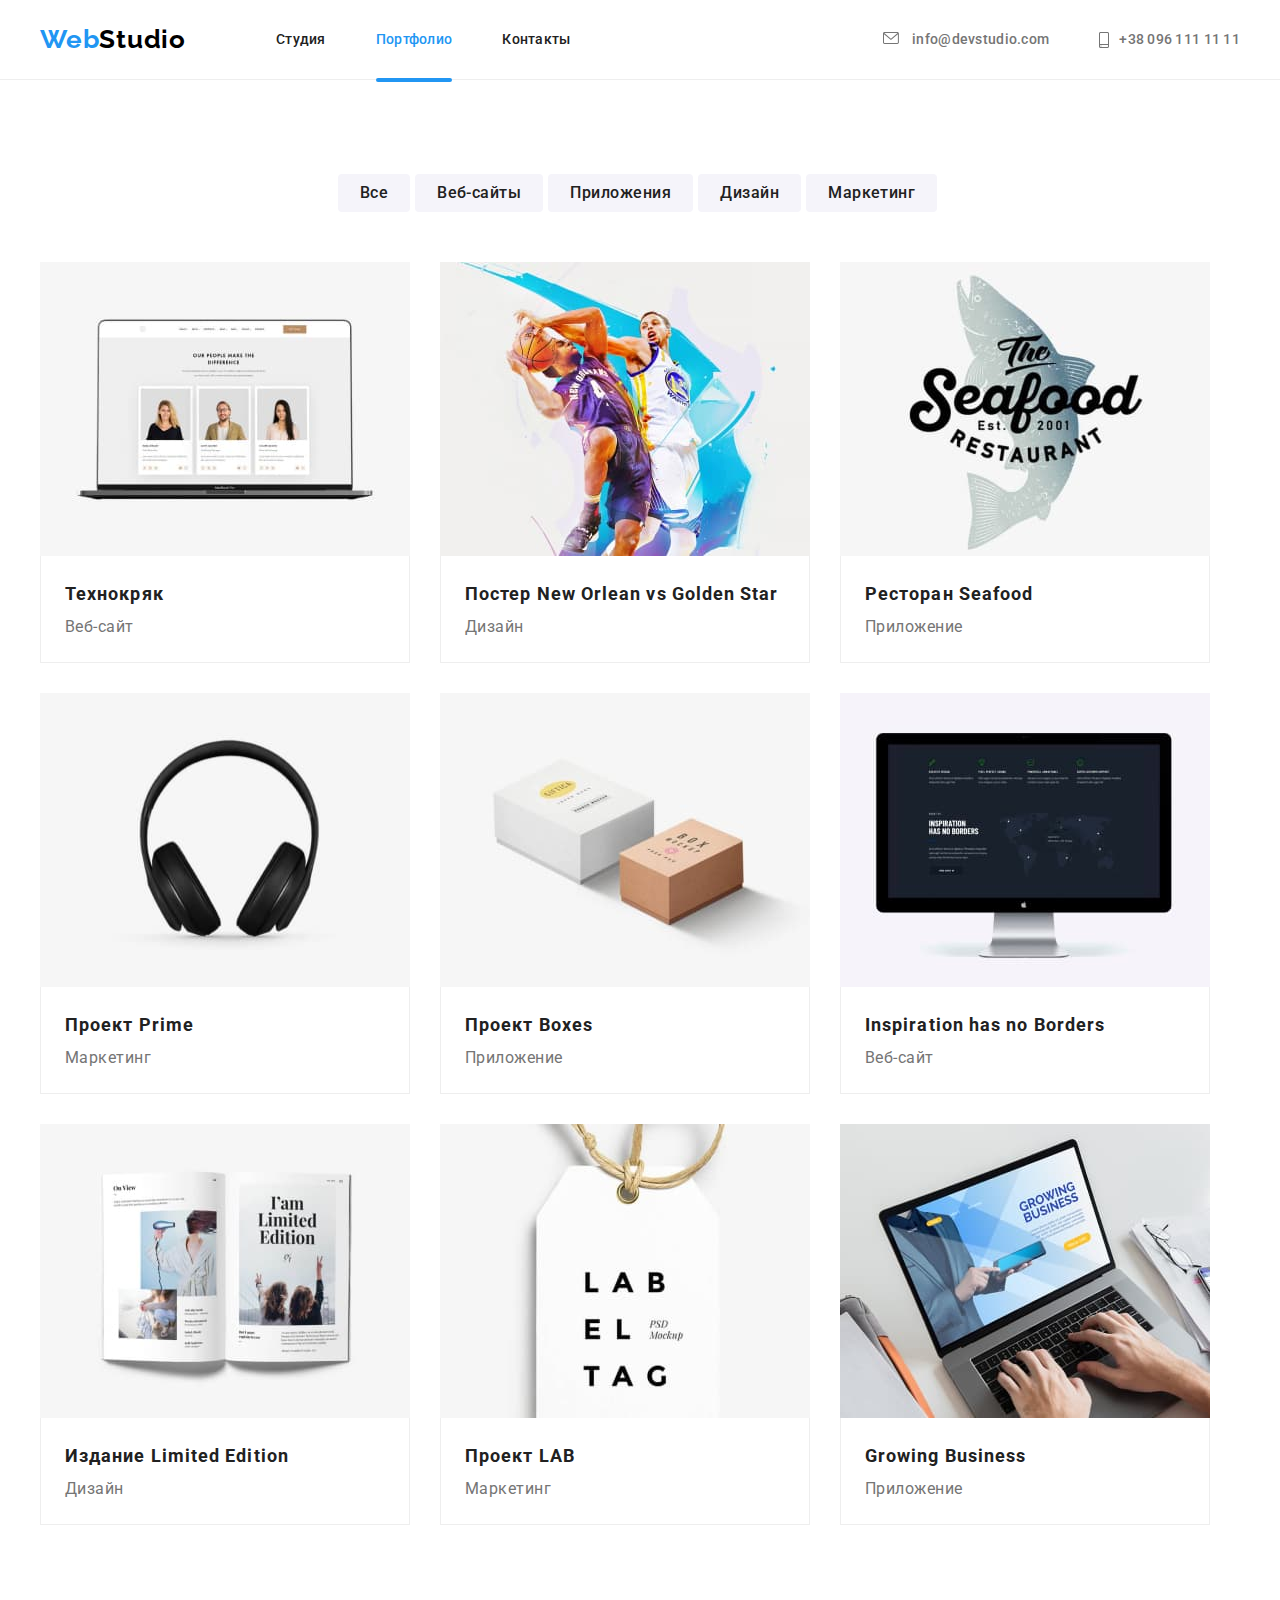
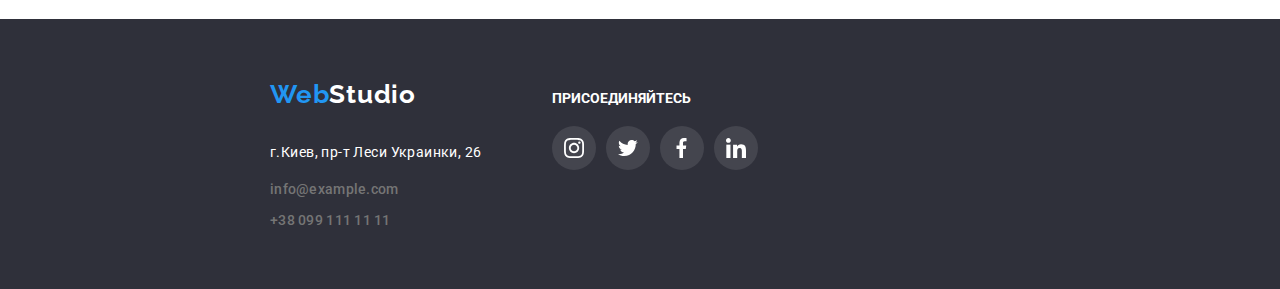
==== portfolio.html @ bf775b37 "hw-06" ====
<!DOCTYPE html>
<html lang="ru">

<head>
    <meta charset="UTF-8">
    <meta http-equiv="X-UA-Compatible" content="IE=edge">
    <meta name="viewport" content="width=device-width, initial-scale=1.0">
    <title>Portfolio</title>
    <link rel="preconnect" href="https://fonts.gstatic.com">
    <link href="https://fonts.googleapis.com/css2?family=Raleway:wght@700&family=Roboto:wght@400;500;700&display=swap"
        rel="stylesheet">
    <link rel="stylesheet" href="https://cdnjs.cloudflare.com/ajax/libs/modern-normalize/1.1.0/modern-normalize.min.css"
        integrity="sha512-wpPYUAdjBVSE4KJnH1VR1HeZfpl1ub8YT/NKx4PuQ5NmX2tKuGu6U/JRp5y+Y8XG2tV+wKQpNHVUX03MfMFn9Q=="
        crossorigin="anonymous" referrerpolicy="no-referrer" />
    <link rel="stylesheet" href="./css/styles.css">

</head>

<body>
    <!--HEADER-->
    <header class="page-header">
        <div class="container header-container">
            <nav class="navigation">
                <a class="logo link" href="./">Web<span class="logo-header-part-2">Studio</span>
                </a>

                <ul class="menu-list list">
                    <li class="menu-item">
                        <a class="menu-link link" href="./index.html">Студия</a>
                    </li>

                    <li class="menu-item">
                        <a class="menu-link current link" href="./">Портфолио</a>
                    </li>

                    <li class="menu-item">
                        <a class="menu-link link" href="./">Контакты</a>
                    </li>
                </ul>
            </nav>


            <ul class="menu-list list">
                <li class="menu-item">
                    <a class="mail-link link" href="mailto:info@devstudio.com">
                        <svg class="mail-link-svg" width=16px height=12px>
                            <use href="./images/sprite.svg#icon-hr-envelope">
                            </use>
                        </svg> info@devstudio.com
                    </a>
                </li>

                <li class="menu-item">
                    <a class="tel-link link" href="tel:+380961111111">
                        <svg class="tel-link-svg" width=10px height=16px>
                            <use href="./images/sprite.svg#icon-hr-smartphone">
                            </use>
                        </svg>+38 096 111 11 11
                    </a>
                </li>
            </ul>
        </div>
    </header>

    <main>

        <section class="portfolio">
            <div class="container">
                <h1 hidden>Portfolio</h1>
                <div class="portfolio-buttons">
                    <ul class="portfolio-buttons-all list">
                        <li>
                            <button class="porfolio-buttons-item" type="button">Все
                            </button>
                        </li>

                        <li>
                            <button class="porfolio-buttons-item" type="button">Веб-сайты
                            </button>
                        </li>

                        <li>
                            <button class="porfolio-buttons-item" type="button">Приложения
                            </button>
                        </li>

                        <li>
                            <button class="porfolio-buttons-item" type="button">Дизайн
                            </button>
                        </li>

                        <li>
                            <button class="porfolio-buttons-item" type="button">Маркетинг
                            </button>
                        </li>

                    </ul>
                </div>

                <div class="portfolio-projects">
                    <ul class="portfolio-projects-all list">
                        <li class="portfolio-projects-item">
                            <a href="#" class="portfolio-projects-link link">
                                <div class="portfolio-projects-img-wrapper">
                                    <img src="./images/portfolio-1.jpg" alt="Веб-сайт Технокряк (фото троих учасников команды отображается на экране 
                                    планшета)" width="370" height="294">
                                    <p class="overlay">Научно-технологический комплекс, охватывающий все процессы от
                                        фундаментальных научных исследований, опытного производства
                                        до реализации.
                                    </p>
                                </div>
                                <div class="portfolio-text">
                                    <h2 class="portfolio-name">Технокряк</h2>
                                    <p class="portfolio-type">Веб-сайт</p>
                                </div>
                            </a>
                        </li>

                        <li class="portfolio-projects-item">
                            <a href="#" class="portfolio-projects-link link">
                                <div class="portfolio-projects-img-wrapper">
                                    <img src="./images/portfolio-2.jpg" alt="Постер New Orlean vs Golden Star - 
                                    два игрока играют в баскетбол" width="370" height="294">
                                    <p class="overlay">The Golden State Warriors swept the New Orleans Pelicans in the
                                        first round of the playoffs, defeated Memphis Grizzlies in six games
                                        in the second round, and dispatched Houston Rockets in five games
                                        in the Western Conference Finals. The Warriors advanced to their
                                        first NBA Finals since 1975.
                                    </p>
                                </div>
                                <div class="portfolio-text">
                                    <h2 class="portfolio-name">Постер New Orlean vs Golden Star</h2>
                                    <p class="portfolio-type">Дизайн</p>
                                </div>
                            </a>
                        </li>

                        <li class="portfolio-projects-item">
                            <a href="#" class="portfolio-projects-link link">
                                <div class="portfolio-projects-img-wrapper">
                                    <img src="./images/portfolio-3.jpg" alt="Логотип ресторана Seafood - рыба с надписью названия 
                                    ресторана" width="370" height="294">
                                    <p class="overlay"> Welcome to Egersund Seafood.
                                        Egersund Group is one of the largest fish companies in
                                        Norway. We work since 1921, and the first delivery of fish to
                                        Ukraine took place in 1996.
                                    </p>
                                </div>
                                <div class="portfolio-text">
                                    <h2 class="portfolio-name">Ресторан Seafood</h2>
                                    <p class="portfolio-type">Приложение</p>
                                </div>
                            </a>
                        </li>

                        <li class="portfolio-projects-item">
                            <a href="#" class="portfolio-projects-link link">
                                <div class="portfolio-projects-img-wrapper">
                                    <img src="./images/portfolio-4.jpg" alt="Черные наушники" width="370" height="294">
                                    <p class="overlay">The word prime can be used to describe something
                                        as the most important or most relevant among other similar things,
                                        like a prime example or a prime suspect.
                                    </p>
                                </div>
                                <div class="portfolio-text">
                                    <h2 class="portfolio-name">Проект Prime</h2>
                                    <p class="portfolio-type">Маркетинг</p>
                                </div>
                            </a>
                        </li>

                        <li class="portfolio-projects-item">
                            <a href="#" class="portfolio-projects-link link">
                                <div class="portfolio-projects-img-wrapper">
                                    <img src="./images/portfolio-5.jpg" alt="Две коробки с надписями" width="370"
                                        height="294">
                                    <p class="overlay"> A box (plural: boxes) is a type of container or rectangular
                                        prism used for the storage or transportation of its contents.
                                        The size of a box may vary, from the very smallest (such as a matchbox) to
                                        the size of a large appliance, and can be used for a variety of purposes
                                        ranging from the functional to the decorative.
                                        Boxes may be made of a variety of typically durable materials, such as wood
                                        and metal, though common non-durable materials include corrugated fiberboard
                                        and paperboard. Corrugated metal boxes are commonly used as shipping containers.
                                        Boxes made of cardboard can be degraded and therefore are not bad for the
                                        environment.
                                    </p>
                                </div>
                                <div class="portfolio-text">
                                    <h2 class="portfolio-name">Проект Boxes</h2>
                                    <p class="portfolio-type">Приложение</p>
                                </div>
                            </a>
                        </li>

                        <li class="portfolio-projects-item">
                            <a href="#" class="portfolio-projects-link link">
                                <div class="portfolio-projects-img-wrapper">
                                    <img src="./images/portfolio-6.jpg" alt="Страница сайта Inspiration has no Borders
                                        на макбуке" width="370" height="294">
                                    <p class="overlay">Inspiration (noun) - someone or something that gives you ideas
                                        for
                                        doing something. She has been an inspiration to us all (= a good example for
                                        all).

                                    </p>
                                </div>
                                <div class=" portfolio-text">
                                    <h2 class="portfolio-name">Inspiration has no Borders</h2>
                                    <p class="portfolio-type">Веб-сайт</p>
                                </div>
                            </a>
                        </li>

                        <li class="portfolio-projects-item">
                            <a href="#" class="portfolio-projects-link link">
                                <div class="portfolio-projects-img-wrapper">
                                    <img src="./images/portfolio-7.jpg" alt="Разворот журнала с надписью 
                                        I'm Limited Edition" width="370" height="294">
                                    <p class="overlay">Limited edition — ограниченная серия,
                                        лимитированная серия (limited series). Лимитированное издание, ограниченное
                                        издание, лимитированный тираж, ограниченный выпуск, ограниченный тираж (limited
                                        circulation)
                                    </p>
                                </div>
                                <div class="portfolio-text">
                                    <h2 class="portfolio-name">Издание Limited Edition</h2>
                                    <p class="portfolio-type">Дизайн</p>
                                </div>
                            </a>
                        </li>

                        <li class="portfolio-projects-item">
                            <a href="#" class="portfolio-projects-link link">
                                <div class="portfolio-projects-img-wrapper">
                                    <img src="./images/portfolio-8.jpg" alt="Ярлык крупным планом з надписью 
                                        LAB EL TAG" width="370" height="294">
                                    <p class="overlay">LAB — аббревиатура названия двух разных (хотя и похожих) цветовых
                                        пространств. Более известным и распространенным
                                        является CIELAB (точнее, CIE 1976 L*a*b*), другим — Hunter Lab (точнее, Hunter
                                        L, a,
                                        b). Таким образом, Lab — это
                                        неформальная аббревиатура, не определяющая цветовое пространство однозначно.
                                        Чаще
                                        всего, говоря о пространстве Lab,
                                        подразумевают CIELAB.
                                    </p>
                                </div>
                                <div class="portfolio-text">
                                    <h2 class="portfolio-name">Проект LAB</h2>
                                    <p class="portfolio-type">Маркетинг</p>
                                </div>
                            </a>
                        </li>

                        <li class="portfolio-projects-item">
                            <a href="#" class="portfolio-projects-link link">
                                <div class="portfolio-projects-img-wrapper">
                                    <img src="./images/portfolio-9.jpg" alt="Набор текста на клавиатуре ноутбука, на экране - страница сайта 
                                        Growing Business" width="370" height="294">
                                    <p class="overlay"> 8 ways to grow your business
                                        Generating new business by growing your customer base is important to your
                                        business
                                        success. However, it can sometimes be very challenging.
                                        Here are some practical tips to help you grow your customer base.<br />
                                        1. Get to know your customers<br />
                                        2. Offer great customer service<br />
                                        3. Nurture existing customers and look for new opportunities<br />
                                        4. Use social <br />
                                        5. Attend networking events<br />
                                        6. Host events<br />
                                        7. Give back to your community<br />
                                        8. Measure what works and refine your approach as you go
                                    </p>
                                </div>
                                <div class="portfolio-text">
                                    <h2 class="portfolio-name">Growing Business</h2>
                                    <p class="portfolio-type">Приложение</p>
                                </div>
                            </a>
                        </li>
                    </ul>
                </div>
            </div>
        </section>

        </section>

    </main>

    <!--FOOTER-->
    <footer class="page-footer">
        <div class="footer">
            <div class="footer-container">
                <a class="logo-footer link" href="./index.html">Web<span class="logo-footer-part-2">Studio</span>
                </a>
                <address>
                    <ul class="menu-footer list">
                        <li class="menu-footer-item">
                            <a class="address-link link" href="https://goo.gl/maps/Fgwvw3FV3BkWmxrF7" target="blank"
                                rel="noopener noreferrer">
                                г.Киев, пр-т Леси Украинки, 26
                            </a>
                        </li>

                        <li class="menu-footer-item">
                            <a class="mail-link link" href="mailto:info@example.com">info@example.com
                            </a>
                        </li>

                        <li class="menu-footer-item">
                            <a class="tel-link link" href="tel:+380991111111">+38 099 111 11 11
                            </a>
                        </li>

                    </ul>
                </address>
            </div>

            <div class="footer-social">
                <h2 class="footer-social-list-title">Присоединяйтесь</h2>
                <ul class="footer-social-list list">
                    <li class="footer-social-list-item">
                        <a href="" class="footer-social-list-icon">
                            <svg class="footer-icon" width="20px" height="20px">
                                <use href="./images/sprite.svg#icon-instagram">
                                </use>
                            </svg>
                        </a>
                    </li>
                    <li class="footer-social-list-item">
                        <a href="" class="footer-social-list-icon">
                            <svg class="footer-icon" width="20px" height="20px">
                                <use href="./images/sprite.svg#icon-twitter">
                                </use>
                            </svg>
                        </a>
                    </li>
                    <li class="footer-social-list-item">
                        <a href="" class="footer-social-list-icon">
                            <svg class="footer-icon" width="20px" height="20px">
                                <use href="./images/sprite.svg#icon-facebook">
                                </use>
                            </svg>
                        </a>
                    </li>
                    <li class="footer-social-list-item">
                        <a href="" class="footer-social-list-icon">
                            <svg class="footer-icon" width="20px" height="20px">
                                <use href="./images/sprite.svg#icon-linkedin">
                                </use>
                            </svg>
                        </a>
                    </li>
                </ul>
            </div>
        </div>

    </footer>


</body>

</html>
---- css/styles.css ----
:root {
  --main-font: "Roboto", sans-serif;
  --secondary-font: "Raleway", sans-serif;
  --accent-color: #2196F3; 
  --main-text-color: #212121;
  --secondary-text-color: #757575;
  --accent-text-color: #ffffff;
  --background-color: #2F303A;
  --secondary-background-color: #F5F4FA;
}

h1,
h2,
h3,
h4,
h5,
h6,
p {
margin-top: 0;
margin-bottom: 0;
}

ul,
ol {
margin-top: 0;
margin-bottom: 0;
padding-left: 0;
}

img {
display: block;
max-width: 100%;
}

.list{
list-style: none;
}
.link{
text-decoration: none;
}


.container {
width: 1200px;
margin: 0 auto;
padding-left: 15px;
padding-right: 15px;
}

/*=========== HEADER =========*/
body {
font-family: var(--main-font);
margin: 0;
}
.page-header{
padding-top: 24px;
padding-bottom: 24px;
border-bottom: 1px solid #EEEEEE;
}
.header-container{
display: flex;
align-items: center;
}
.navigation{
display: flex;
align-items: center;
}
.logo{
font-family: var(--secondary-font);
font-weight: bold;
font-size: 26px;
line-height: 1.2;
letter-spacing: 0.03em;
color: var(--accent-color);
margin-right: 90px;

animation-duration: 1000ms;
}
.logo-header-part-2{
color: #000000;
}
.menu-link{
font-family: var(--main-font);
font-weight: 500;
font-size: 14px;
line-height: 1.14;
letter-spacing: 0.02em;
color: var(--main-text-color);
transition: color 250ms;
transition-timing-function: cubic-bezier(0.4, 0, 0.2, 1);
}
.menu-link.current {
color: var(--accent-color);
position: relative;
}
.menu-link.current::after{
display: block;
content: "";
width: 100%;
height: 4px;
background-color: var(--accent-color);
border-radius: 2px;
position: absolute;
bottom: -34px;
cursor: pointer;
}
.menu-link:hover,
.menu-link:focus {
color: var(--accent-color);
}
.menu-link{
display: flex;
align-items: center;
}

.menu-list{
display: flex;
align-items: center;
margin-left: auto;
} 
.menu-item:not(:last-child){
margin-right: 50px;
}
.menu-item{
display: flex;
align-items: center;
}
.mail-link{
font-family: var(--main-font);
font-weight: 500;
font-size: 14px;
line-height: 1.14;
letter-spacing: 0.02em;
color: var(--secondary-text-color);
transition: color 250ms;
transition-timing-function: cubic-bezier(0.4, 0, 0.2, 1);

}
.mail-link:hover,
.mail-link:focus{
color: var(--accent-color);
}
.tel-link{
font-family: var(--main-font);
font-weight: 500;
font-size: 14px;
line-height: 1.14;
letter-spacing: 0.02em;
color: var(--secondary-text-color);
text-align: center;
display: flex;
transition: color 250ms;
transition-timing-function: cubic-bezier(0.4, 0, 0.2, 1);
}
}
.tel-link:hover,
.tel-link:focus{
color: var(--accent-color);
}
.mail-link-svg:hover,
.mail-link-svg:focus,
.tel-link-svg:hover,
.tel-link-svg:focus{
fill: var(--accent-color);
}
.mail-link-svg{

fill: currentColor;
margin-right: 10px;
}
.tel-link-svg{
padding: 0;
border: 0;
fill: currentColor;
margin-right: 10px;
}
/*=========== END HEADER =========*/



/*=========== HERO =========*/
.hero{
background-color: #212121;
background-image: linear-gradient(
  rgba(47, 48, 58, 0.4),
  rgba(47, 48, 58, 0.4)
  ), 
  url("../images/hero-bg.jpg");

background-size: cover;
text-align: center;
padding-top: 200px;
padding-bottom: 200px;
max-width: 2000px;
margin: auto
}
.hero-title{
width: 696px;
margin: 0 auto;
margin-bottom: 42px;
font-weight: 900;
font-size: 44px;
line-height: 1.36;
text-align: center;
letter-spacing: 0.06em;
text-transform: uppercase;
color: var(--accent-text-color);
}
.modal-btn{
background-color: var(--accent-color);
font-family: var(--main-font);
font-weight: bold;
font-size: 16px;
line-height: 1.88;
letter-spacing: 0.06em;
color: var(--accent-text-color);
cursor: pointer;
width: 200px;
padding: 12px 0;
border: none;
border-radius: 6px;
filter: drop-shadow(0px 4px 4px rgba(0, 0, 0, 0.25));

animation-duration: 1000ms;
}
/*=========== END HERO =========*/



/*=========== FEATURES =========*/
.our-features{
padding-top: 94px;
padding-bottom: 94px;
margin: auto;
} 
.our-features-all{
display: flex;
}
.our-features-item{
display: list-item;
}
.our-features-item:not(:last-child){
margin-right: 30px;
}
.our-features-title{
font-family: var(--main-font);
font-weight: bold;
font-size: 14px;
line-height: 1.14;
letter-spacing: 0.03em;
text-transform: uppercase;
color: var(--main-text-color);
margin-bottom: 20px;
}
.our-features-description{
font-family: var(--main-font);
font-size: 14px;
line-height: 1.72;
letter-spacing: 0.03em;
color: var(--secondary-text-color);
flex-basis: calc((100% - 120px) / 4);
}
.our-features-container{
display: flex;
align-items: center;
justify-content: center;
height: 120px;
width: 270px;
text-align: center;
margin-bottom: 30px;
background-color: var(--secondary-background-color);
}
.our-features-svg{
  width: 70px;
  height: 70px;
}
/*=========== END FEATURES =========*/


/*=========== WHAT WE DO =========*/
.what-we-do-container{
padding-bottom: 94px;
margin:auto;
position: relative;
}
.what-we-do-all{
display: flex;
flex-wrap: wrap;
justify-content: space-between;
}
.what-we-do-title{
font-family: var(--main-font);
font-weight: bold;
font-size: 36px;
line-height: 1.67;
text-align: center;
letter-spacing: 0.03em;
color: var(--main-text-color);
margin-bottom: 56px;
}
.what-we-do-item{
position: relative;
}
.what-we-do-description{
position: absolute;
bottom: 0px;
width: 100%;
height: 70px;
display: flex;
align-items: center;
justify-content: center;

font-family: var(--main-font);
font-style: normal;
font-weight: bold;
font-size: 14px;
line-height: 16px;
text-align: center;
letter-spacing: 0.03em;
text-transform: uppercase;
color: var(--accent-text-color);
background: rgba(47, 48, 58, 0.8);
}
/*=========== END WHAT WE DO =========*/


/*=========== TEAM =========*/
.our-team-container{
background-color: var(--secondary-background-color);
text-align: center;
padding-top: 94px;
padding-bottom: 94px;
margin: auto;
}
.our-team-all{
display: flex;
}
.our-team-item:not(:last-child){
margin-right: 30px;
}
.our-team-title{
font-family: var(--main-font);
font-weight: bold;
font-size: 36px;
line-height: 1.67;
text-align: center;
letter-spacing: 0.03em;
color: var(--main-text-color);
margin-bottom: 56px;
}
.our-team-name{
font-family: var(--main-font);
font-weight: 500;
font-size: 16px;
line-height: 1.18;
letter-spacing: 0.03em;
color: var(--main-text-color);
margin-top: 30px;
margin-bottom: 15px;
}
.our-team-position{
font-family: var(--main-font);
font-weight: normal;
font-size: 16px;
line-height: 1.18;
letter-spacing: 0.03em;
color: var(--secondary-text-color);
margin-bottom: 20px;
}

.our-team-card{
background-color: #ffffff;
box-shadow: 0px 1px 3px rgba(0, 0, 0, 0.12), 0px 1px 1px rgba(0, 0, 0, 0.14), 0px 2px 1px rgba(0, 0, 0, 0.2);
border-radius: 0px 0px 4px 4px;
}

.team-social-list{
display: flex;
justify-content: space-between;
padding-left: 38px;
padding-right: 38px;
padding-bottom: 38px;
}
.team-social-list-item{
}

.team-social-list-icon{
width: 20px;
height: 20px;
fill: var(--secondary-text-color);
transition: fill 250ms cubic-bezier(0.4, 0, 0.2, 1);
}
.team-social-list-link{
display: flex;
align-items: center;
justify-content: center;
width: 44px;
height: 44px;
border-radius: 50%;
transition: color 250ms cubic-bezier(0.4, 0, 0.2, 1);
}
.team-social-list-link:hover .team-social-list-icon,
.team-social-list-link:focus .team-social-list-icon{
fill: #ffffff;
background-color: var(--accent-color);
transition: background-color 250ms cubic-bezier(0.4, 0, 0.2, 1);
}
.team-social-list-link:hover,
.team-social-list-link:focus{
background-color: var(--accent-color);
transition: background-color 250ms cubic-bezier(0.4, 0, 0.2, 1);
}
/*=========== END TEAM =========*/

/*=========== CLIENTS =========*/
.clients-container{
margin-bottom: 96px;
}
.clients-all-list{
display: flex;
flex-wrap: wrap;
justify-content: space-between;
}
.clients-title{
font-family: var(--main-font);
font-weight: bold;
font-size: 36px;
line-height: 1.67;
text-align: center;
letter-spacing: 0.03em;
color: var(--main-text-color);
margin-top: 94px;
margin-bottom: 56px;
}
.clients-item{
justify-content: center;
align-items: center;
width: 170px;
height: 92px;
border: 1px solid #AFB1B8;
border-radius: 4px;
cursor: pointer;

transition: border 250ms cubic-bezier(0.4, 0, 0.2, 1),
fill 250ms cubic-bezier(0.4, 0, 0.2, 1);
}
.clients-link{
display: flex;
justify-content: center;
align-items: center;
width: 170px;
height: 92px;
}
.clients-svg{
fill: var(--secondary-text-color);
transition: transform 500ms linear;
transition-timing-function: cubic-bezier(0.4, 0, 0.2, 1);
}

.clients-item:hover .clients-svg,
.clients-item:focus .clients-svg{
fill: var(--accent-color);
}
.clients-item:hover,
.clients-item:focus{
border-color: var(--accent-color);

}
/*=========== END CLIENTS =========*/


/*=========== FOOTER =========*/
.page-footer{
background-color: var(--background-color);
padding-top: 60px;
padding-bottom: 60px;
margin: auto;
}
.footer-container{
align-items: center;
padding-left: 200px;
}
.logo-footer{
margin-bottom: 30px;
display: block;
font-family: var(--secondary-font);
font-weight: bold;
font-size: 26px;
line-height: 1.2;
letter-spacing: 0.03em;
color: var(--accent-color);
}
.logo-footer-part-2 {
color: var(--accent-text-color);
}
.address-link{
font-family: var(--main-font);
font-style: normal;
font-weight: normal;
font-size: 14px;
line-height: 1.72;
letter-spacing: 0.03em;
color: var(--accent-text-color);
transition: color 250ms;
transition-timing-function: cubic-bezier(0.4, 0, 0.2, 1);
}
.address-link:hover,
.address-link:focus{
color: var(--accent-color);
}
.mail-link{
font-family: var(--main-font);
font-weight: 500;
font-style: normal;
font-size: 14px;
line-height: 1.14;
letter-spacing: 0.02em;
color: var(--secondary-text-color);
transition: color 250ms;
transition-timing-function: cubic-bezier(0.4, 0, 0.2, 1);
}
.mail-link:hover,
.mail-link:focus{
color: var(--accent-color);
}
.tel-link{
font-family: var(--main-font);
font-style: normal;
font-weight: 500;
font-size: 14px;
line-height: 1.14;
letter-spacing: 0.02em;
color: var(--secondary-text-color);
transition: color 250ms;
transition-timing-function: cubic-bezier(0.4, 0, 0.2, 1);
}
.tel-link:hover,
.tel-link:focus{
color: var(--accent-color); 
}
.menu-footer-item:not(:last-child){
margin-bottom: 15px;
}
.footer{
display: flex;
margin-left: 70px;
align-items: baseline;
}
.footer-social{
margin-left: 70px;
}
.footer-social-list-title{
margin: auto;
margin-bottom: 20px;
text-transform: uppercase;
font-size: 14px;
color: #ffffff;
}
.footer-social-list{
display: flex;
}
.footer-social-list-item{
margin-right: 10px;
}
.footer-social-list-icon{
display: flex;
justify-content: center;
align-items: center;
width: 44px;
height: 44px;
border-radius: 50%;
color: #ffffff;
background-color: rgba(255, 255, 255, 0.1);
}
.footer-icon{
fill: currentColor;
}
.footer-social-list-icon:hover,
.footer-social-list-icon:focus{
fill: #ffffff;
background-color: var(--accent-color);
transition: background-color 250ms cubic-bezier(0.4, 0, 0.2, 1);
}
/*=========== END FOOTER =========*/

/*=========== PORTFOLIO =========*/
.portfolio{
padding-top: 94px;
padding-bottom: 94px;
}
.portfolio-projects{
max-width: 1600px;
margin: auto;
}
.portfolio-buttons{
padding-bottom: 50px;
margin: auto;
}
.portfolio-buttons-all{
display: flex;
justify-content: center;
}
.porfolio-buttons-item{
background-color: var(--secondary-background-color);
font-family: var(--main-font);
font-style: normal;
font-weight: 500;
font-size: 16px;
line-height: 26px;
text-align: center;
letter-spacing: 0.03em;
color: var(--main-text-color);
cursor: pointer;
margin-right: 5px;
border: none;
border-radius: 4px;
padding: 6px 22px;

transition: color 250ms cubic-bezier(0.4, 0, 0.2, 1),
;
}
.porfolio-buttons-item:not(:last-child){
margin-right: 5px;
}
.porfolio-buttons-item.current{
color: var(--accent-color); 
}
.porfolio-buttons-item:hover,
.porfolio-buttons-item:focus{
background-color: var(--accent-color);
color: var(--accent-text-color);
box-shadow: 0px 3px 1px rgba(0, 0, 0, 0.1), 0px 1px 2px rgba(0, 0, 0, 0.08), 0px 2px 2px rgba(0, 0, 0, 0.12);

transition: background-color 250ms cubic-bezier(0.4, 0, 0.2, 1),
color 250ms cubic-bezier(0.4, 0, 0.2, 1);
}
.portfolio-name{
font-family: var(--main-font);
font-style: normal;
font-weight: bold;
font-size: 18px;
line-height: 36px;
letter-spacing: 0.06em;
color: var(--main-text-color);
}
.portfolio-type{
font-family: var(--main-font);
font-style: normal;
font-weight: normal;
font-size: 16px;
line-height: 30px;
letter-spacing: 0.03em;
color: var(--secondary-text-color);
}
.portfolio-projects-all{
display: flex;
flex-wrap: wrap;
margin-left: -30px;
margin-top: -30px;
}
.portfolio-projects-item{
flex-basis: calc ((100% - 90px) / 3);
margin-left: 30px;
margin-top: 30px;
}
.portfolio-text{
padding-top: 20px;
padding-bottom: 20px;
padding-left: 24px;
padding-right: 24px;
border: 1px solid #EEEEEE;
border-top: none;
}
.portfolio-projects-item:hover{
box-shadow: 0px 1px 1px rgba(0, 0, 0, 0.12), 0px 4px 4px rgba(0, 0, 0, 0.06), 1px 4px 6px rgba(0, 0, 0, 0.16);
cursor: pointer;
}
.portfolio-projects-link{
display: block;
}
.portfolio-projects-img-wrapper{
position: relative;
overflow: hidden;
}
.overlay{
background-color: rgba(33, 150, 243, 0.9);
font-family: Roboto;
font-size: 18px;
line-height: 28px;
letter-spacing: 0.03em;
color: #FFFFFF;

position: absolute;
overflow: auto;
opacity: 0;
top: 0;
left: 0;
width: 100%;
height: 100%;
padding: 64px 24px 64px 24px;

transform: translateY(100%);
transition: transform 250ms;
transition-timing-function: cubic-bezier(0.4, 0, 0.2, 1);
}

.portfolio-projects-link:hover .overlay
.portfolio-projects-link:focus .overlay{
transform: translateY(0);
opacity: 1;
}
.portfolio-projects-link:hover .overlay{
transform: translateY(0);
opacity: 1;
}
/*=========== END PORTFOLIO =========*/

/*=========== BACKDROP =========*/

.backdrop{
position: fixed;
top: 0;
left: 0;
width: 100vw;
height: 100vh;
background-color: rgba(0, 0, 0, 0.2);

opacity: 1;
visibility: visible;
pointer-events: auto;

transition: opacity 250ms linear, 
            visibility 250ms linear;
}

.modal{
position: absolute;
left: 50%;
top: 50%;
width: 528px;
height: 580px;
background-color: #ffffff;
transform: translate(-50%, -50%);
scale: ;
}
.close-btn{
position: absolute;
top: 8px;
right: 8px;
width: 30px;
height: 30px;
border-radius: 50%;
border: 1px solid rgba(0, 0, 0, 0.1);
background-color: transparent;
cursor: pointer;
padding: 0;
}
.is-hidden{
opacity: 0;
visibility: hidden;
pointer-events: none;
}
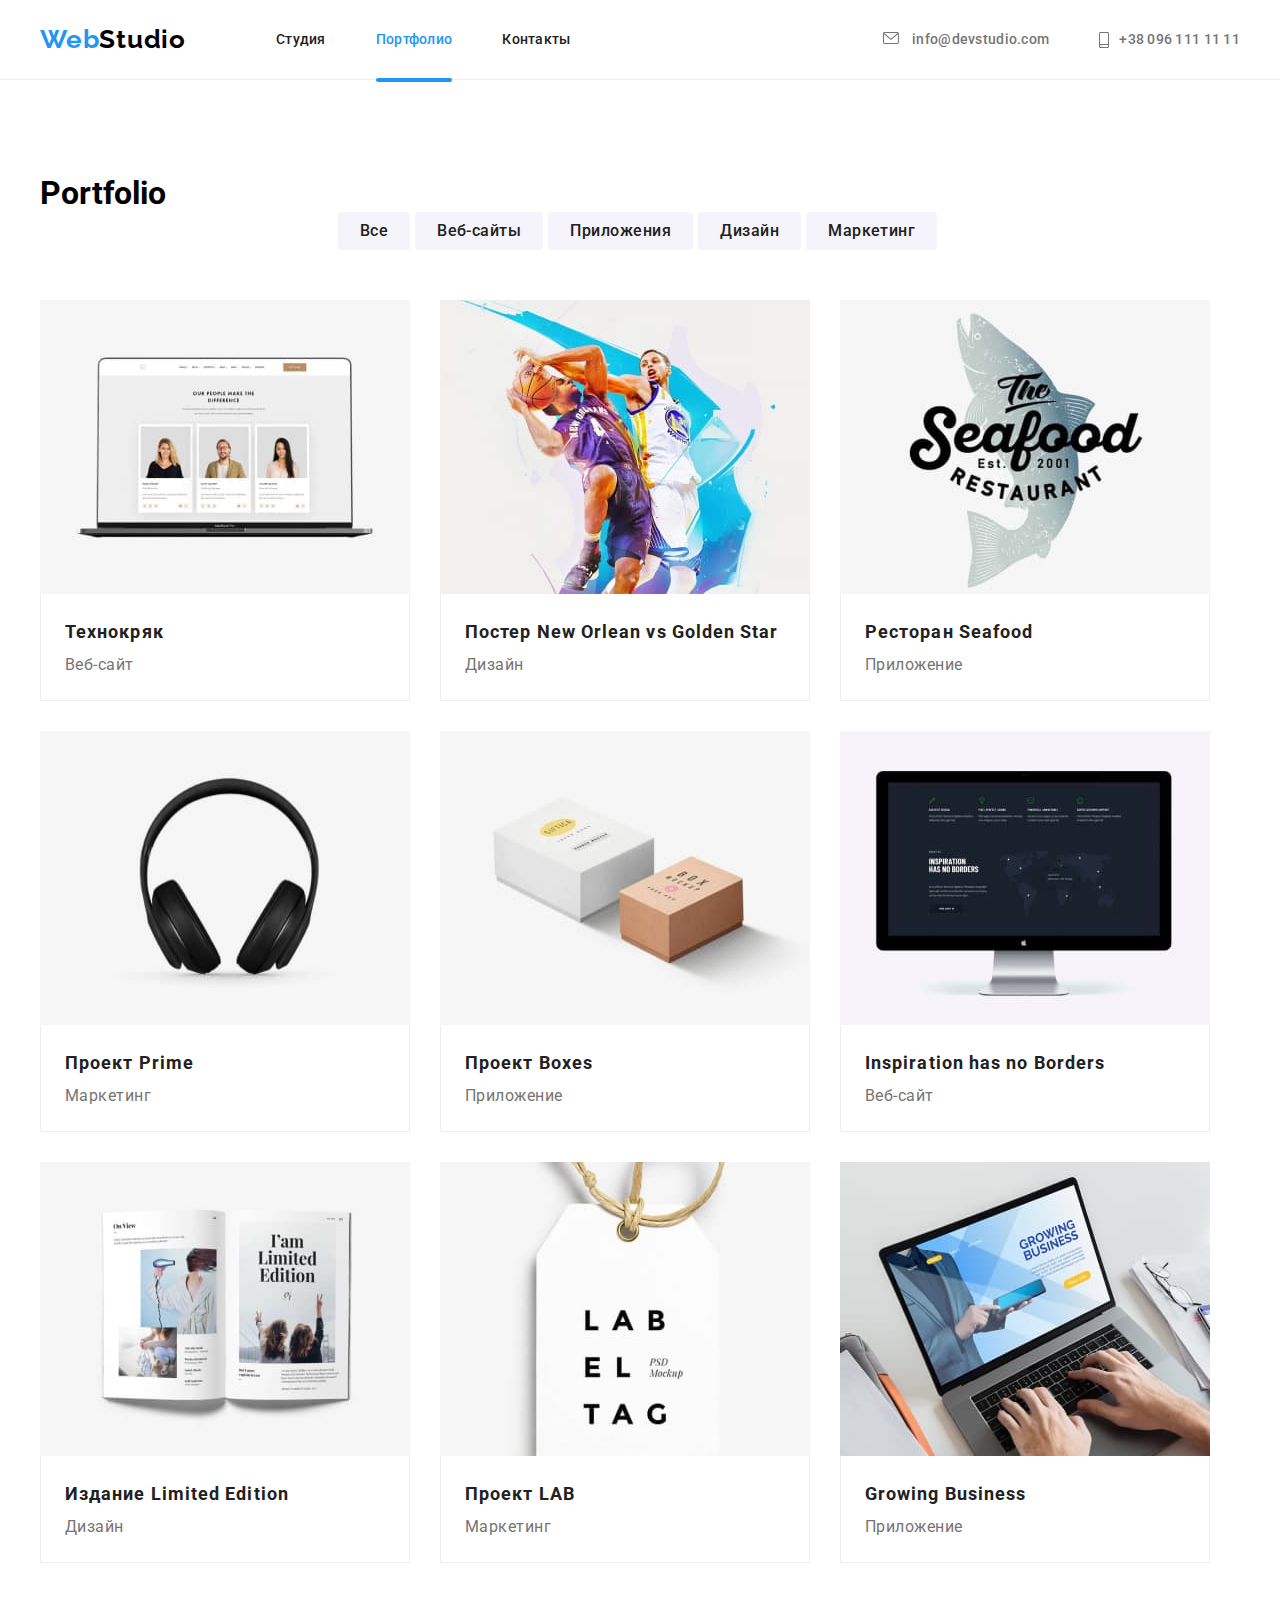
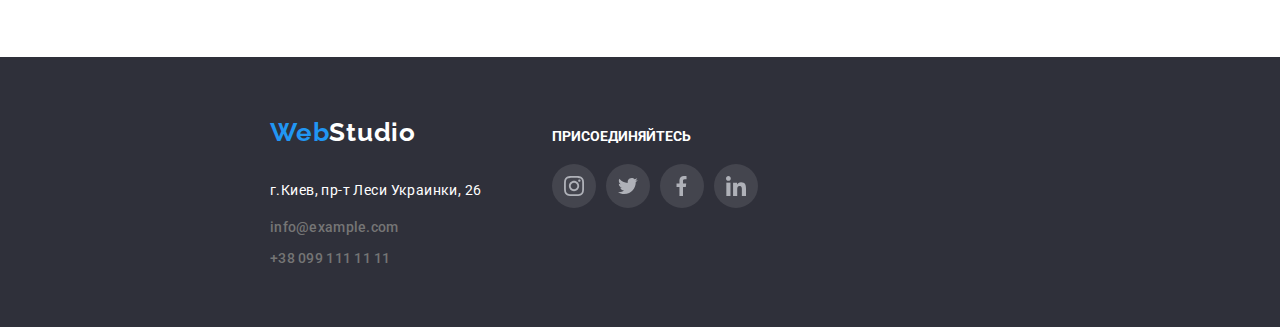
==== commit 8e097874: "checkbox" ====
--- a/portfolio.html
+++ b/portfolio.html
@@ -66,7 +66,7 @@
 
         <section class="portfolio">
             <div class="container">
-                <h1 hidden>Portfolio</h1>
+                <h1 class="visually hidden">Portfolio</h1>
                 <div class="portfolio-buttons">
                     <ul class="portfolio-buttons-all list">
                         <li>
--- a/css/styles.css
+++ b/css/styles.css
@@ -47,6 +47,16 @@
 padding-right: 15px;
 }
 
+.visually-hidden{
+  position: absolute !important;
+  clip: rect(1px 1px 1px 1px);
+  clip: rect(1px 1px 1px 1px);
+  padding: 0 !important;
+  border: 0 !important;
+  height: 1px !important;
+  width: 1px !important;
+  overflow: hidden;
+}
 /*=========== HEADER =========*/
 body {
 font-family: var(--main-font);
@@ -723,7 +733,7 @@
 left: 0;
 width: 100vw;
 height: 100vh;
-background-color: rgba(0, 0, 0, 0.2);
+background-color: rgba(0, 0, 0, 0.5);
 
 opacity: 1;
 visibility: visible;
@@ -741,7 +751,8 @@
 height: 580px;
 background-color: #ffffff;
 transform: translate(-50%, -50%);
-scale: ;
+border-radius: 4px;
+padding: 40px;
 }
 .close-btn{
 position: absolute;
@@ -749,14 +760,153 @@
 right: 8px;
 width: 30px;
 height: 30px;
+padding: 0;
 border-radius: 50%;
 border: 1px solid rgba(0, 0, 0, 0.1);
 background-color: transparent;
 cursor: pointer;
 padding: 0;
 }
+.close-btn:hover{
+fill: var(--accent-color);
+}
 .is-hidden{
 opacity: 0;
 visibility: hidden;
 pointer-events: none;
+}
+/*=========== END BACKDROP =========*/
+
+/*=========== MODAL FORM =========*/
+.modal-form{
+display: flex;
+flex-direction: column;
+}
+.modal-form-head{
+font-weight: 700;
+font-size: 20px;
+text-align: center;
+margin-bottom: 30px;
+}
+.modal-form-field{
+position: relative;
+font-weight: 400;
+font-size: 12px;
+color: #757575;
+margin-bottom: 16px;
+}
+.modal-form-input-wrapper{
+position: relative;
+margin-top: 4px;
+}
+.modal-form-input{
+width: 100%;
+height: 40px;
+border: 1px solid rgba(33, 33, 33, 0.2);
+border-radius: 4px;
+margin-bottom: 8px;
+padding-left: 42px;
+transition: border-color 250ms linear;
+font-size: 12px;
+color: #757575;
+}
+.modal-form-input:focus{
+border-color: var(--accent-color);
+outline: none;
+cursor: pointer;
+}
+.modal-form-icon{
+position: absolute;
+top: 50%;
+left: 12px;
+transform: translateY(-50%);
+display: block;
+transition: background-color 250ms linear;
+}
+.modal-form-input:focus + .modal-form-icon{
+fill: var(--accent-color)
+} 
+.modal-form-message{
+width: 100%;
+height: 120px;
+margin-top: 6px;
+border: 1px solid rgba(33, 33, 33, 0.2);
+border-radius: 4px;
+padding: 12px 16px;
+resize: none;
+}
+.modal-form-message:focus{
+outline: none;
+border-color: var(--accent-color);
+transition: background-color 250ms linear;
+}
+.modal-form-message::placeholder{
+color: rgba(117, 117, 117, 0.5);;
+}
+.modal-form-checkbox:checked + .modal-form-checkbox-label::before{
+background-image: url("../images/input-check.svg");
+background-size: 15px 14px;
+}
+.modal-form-checkbox:focus + .modal-form-checkbox-label::before{
+outline: 1px solid #212121;
+}
+.modal-form-checkbox-label{
+display: flex;
+align-items: center;
+justify-content: center;
+font-family: var(--main-font);
+font-weight: 400;
+line-height: 1.71;
+letter-spacing: 0.03em;
+font-size: 14px;
+color: var(--secondary-text-color);
+margin-bottom: 20px;
+background-position: center;
+background-size: cover;
+background-repeat: no-repeat;
+}
+.modal-form-checkbox-label::before{
+display: block;
+content: "";
+width: 18px;
+height: 18px;
+border: 1px solid #757575;
+cursor: pointer;
+margin-right: 8px;
+}
+.accept-policy{
+font-weight: 400;
+line-height: 1.71;
+letter-spacing: 0.03em;
+font-size: 14px;
+color: var(--secondary-text-color);
+display: flex;
+align-items: center;
+justify-content: center;
+margin-bottom: 20px;
+background-position: center;
+background-size: cover;
+background-repeat: no-repeat;
+}
+.modal-form-label-link {
+line-height: 1.71;
+letter-spacing: 0.03em;
+text-decoration-line: underline;
+color: var(--accent-color);
+}
+.modal-form-btn{
+align-items: center;
+width: 200px;
+height: 50px;
+background-color: var(--accent-color);
+font-family: var(--main-font);
+font-weight: bold;
+font-size: 16px;
+line-height: 1.88;
+letter-spacing: 0.06em;
+color: var(--accent-text-color);
+cursor: pointer;
+border: none;
+border-radius: 4px;
+margin: 0 auto;
 }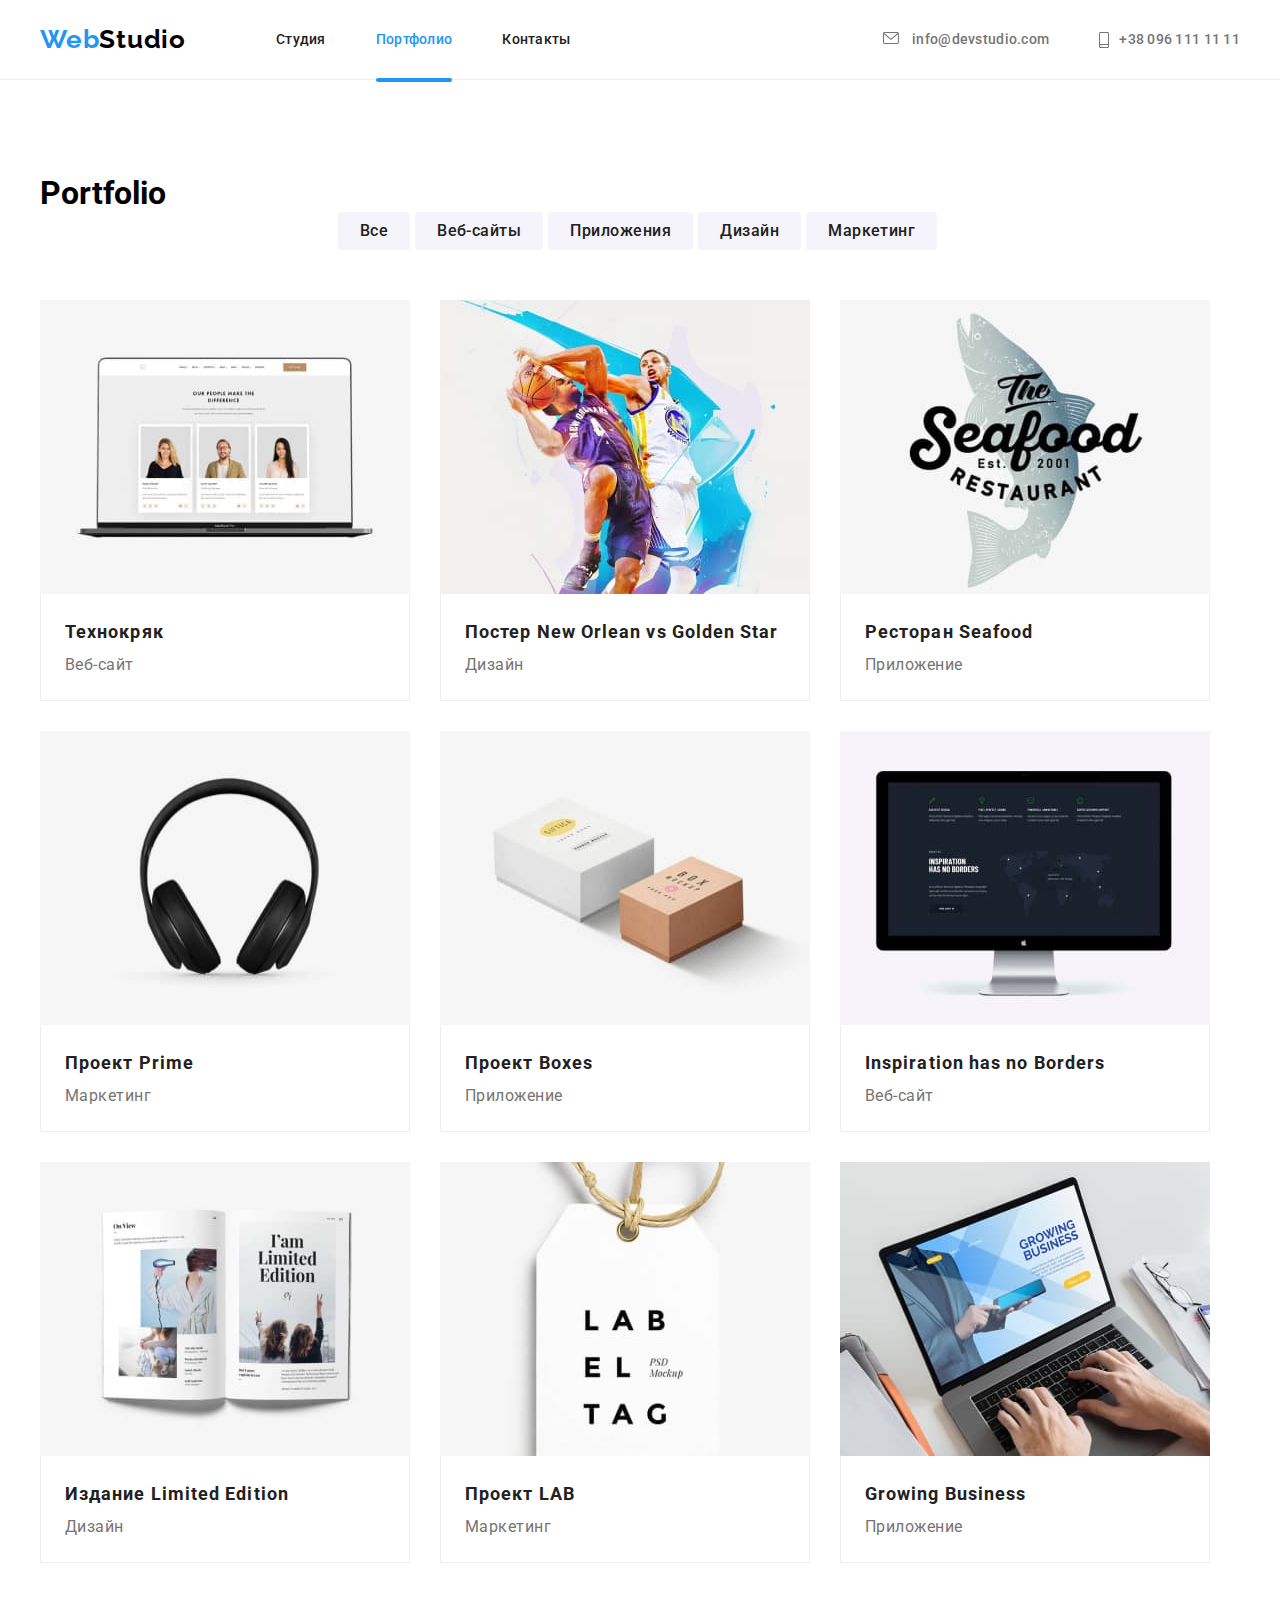
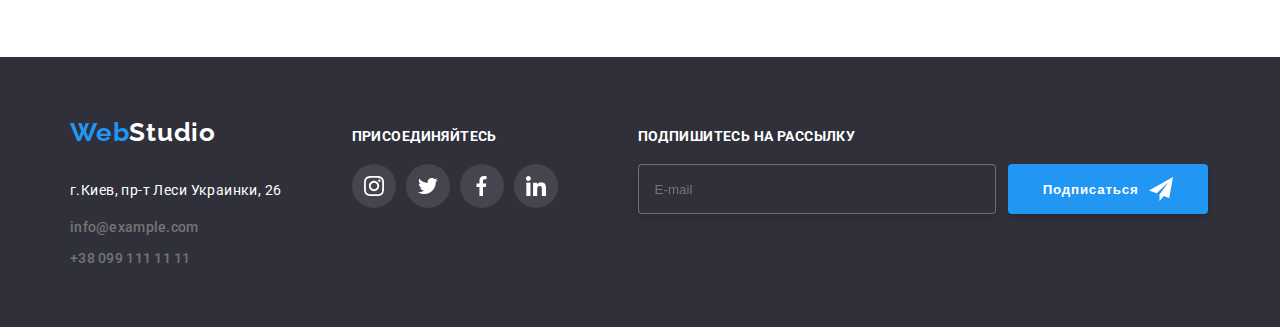
==== commit 931e7554: "footer-form" ====
--- a/portfolio.html
+++ b/portfolio.html
@@ -354,6 +354,19 @@
                     </li>
                 </ul>
             </div>
+
+            <div class="footer-form-holder">
+                <p class="footer-form-title">Подпишитесь на рассылку</p>
+                <form class="footer-form">
+                    <input type="email" class="footer-form-input" name="user-email" placeholder="E-mail" required="">
+                    <button type="submit" class="footer-form-btn">Подписаться
+                        <svg class="footer-form-icon">
+                            <use href="./images/sprite.svg#icon-send">
+                            </use>
+                        </svg>
+                    </button>
+                </form>
+            </div>
         </div>
 
     </footer>
--- a/css/styles.css
+++ b/css/styles.css
@@ -486,10 +486,11 @@
 padding-bottom: 60px;
 margin: auto;
 }
-.footer-container{
+/*.footer-container{
 align-items: center;
 padding-left: 200px;
-}
+}*/
+
 .logo-footer{
 margin-bottom: 30px;
 display: block;
@@ -560,11 +561,13 @@
 margin-left: 70px;
 }
 .footer-social-list-title{
-margin: auto;
+font-weight: bold;
+font-size: 14px;
+line-height: 16px;
+letter-spacing: 0.03em;
+text-transform: uppercase;
+color: var(--accent-text-color);
 margin-bottom: 20px;
-text-transform: uppercase;
-font-size: 14px;
-color: #ffffff;
 }
 .footer-social-list{
 display: flex;
@@ -579,7 +582,7 @@
 width: 44px;
 height: 44px;
 border-radius: 50%;
-color: #ffffff;
+color: var(--accent-text-color);
 background-color: rgba(255, 255, 255, 0.1);
 }
 .footer-icon{
@@ -587,9 +590,62 @@
 }
 .footer-social-list-icon:hover,
 .footer-social-list-icon:focus{
-fill: #ffffff;
+fill: var(--accent-text-color);
 background-color: var(--accent-color);
 transition: background-color 250ms cubic-bezier(0.4, 0, 0.2, 1);
+}
+.footer-form{
+display: flex;
+}
+.footer-form-title{
+align-items: center;
+font-weight: bold;
+font-size: 14px;
+line-height: 16px;
+letter-spacing: 0.03em;
+text-transform: uppercase;
+color: var(--accent-text-color);
+margin-bottom: 20px;
+}
+/*.footer-form-holder {
+display: flex;
+justify-content: space-between;
+}*/
+
+.footer-form-holder {
+margin-left: 70px;
+}
+.footer-form-input {
+width: 358px;
+height: 50px;
+border: 1px solid rgba(255, 255, 255, 0.3);
+box-sizing: border-box;
+filter: drop-shadow(0px 4px 4px rgba(0, 0, 0, 0.15));
+border-radius: 4px;
+background-color: var(--background-color);
+padding-left: 16px;
+color: var(--accent-text-color);
+}
+.footer-form-btn {
+display: flex;
+width: 200px;
+height: 50px;
+background: var(--accent-color);
+box-shadow: 0px 4px 4px rgb(0 0 0 / 15%);
+border-radius: 4px;
+border: transparent;
+align-items: center;
+text-align: center;
+justify-content: center;
+letter-spacing: 0.06em;
+font-weight: bold;
+color: var(--accent-text-color);
+margin-left: 12px;
+}
+.footer-form-icon {
+width: 24px;
+height: 24px;
+margin-left: 10px;
 }
 /*=========== END FOOTER =========*/
 
@@ -698,7 +754,7 @@
 font-size: 18px;
 line-height: 28px;
 letter-spacing: 0.03em;
-color: #FFFFFF;
+color: var(--accent-text-color);
 
 position: absolute;
 overflow: auto;
@@ -749,10 +805,14 @@
 top: 50%;
 width: 528px;
 height: 580px;
-background-color: #ffffff;
+background-color: var(--accent-text-color);
 transform: translate(-50%, -50%);
 border-radius: 4px;
 padding: 40px;
+box-shadow: 0px 1px 3px rgb(0 0 0 / 12%), 
+            0px 1px 1px rgb(0 0 0 / 14%), 
+            0px 2px 1px rgb(0 0 0 / 20%);
+
 }
 .close-btn{
 position: absolute;
@@ -800,6 +860,7 @@
 margin-top: 4px;
 }
 .modal-form-input{
+box-sizing: border-box;
 width: 100%;
 height: 40px;
 border: 1px solid rgba(33, 33, 33, 0.2);
@@ -827,6 +888,7 @@
 fill: var(--accent-color)
 } 
 .modal-form-message{
+box-sizing: border-box;
 width: 100%;
 height: 120px;
 margin-top: 6px;
@@ -841,14 +903,20 @@
 transition: background-color 250ms linear;
 }
 .modal-form-message::placeholder{
-color: rgba(117, 117, 117, 0.5);;
-}
+font-family: var(--main-font);
+color: rgba(117, 117, 117, 0.5);
+}
+
 .modal-form-checkbox:checked + .modal-form-checkbox-label::before{
+background-color: var(--accent-color);
 background-image: url("../images/input-check.svg");
-background-size: 15px 14px;
+background-position: center;
+background-repeat: no-repeat;
+border-radius: 2px;
 }
 .modal-form-checkbox:focus + .modal-form-checkbox-label::before{
-outline: 1px solid #212121;
+border: 2px solid var(--accent-color);
+border-radius: 2px;
 }
 .modal-form-checkbox-label{
 display: flex;
@@ -868,11 +936,12 @@
 .modal-form-checkbox-label::before{
 display: block;
 content: "";
-width: 18px;
-height: 18px;
-border: 1px solid #757575;
+width: 16px;
+height: 15px;
+border-radius: 2px;
+border: 2px solid #212121;
+margin-right: 8px;
 cursor: pointer;
-margin-right: 8px;
 }
 .accept-policy{
 font-weight: 400;
